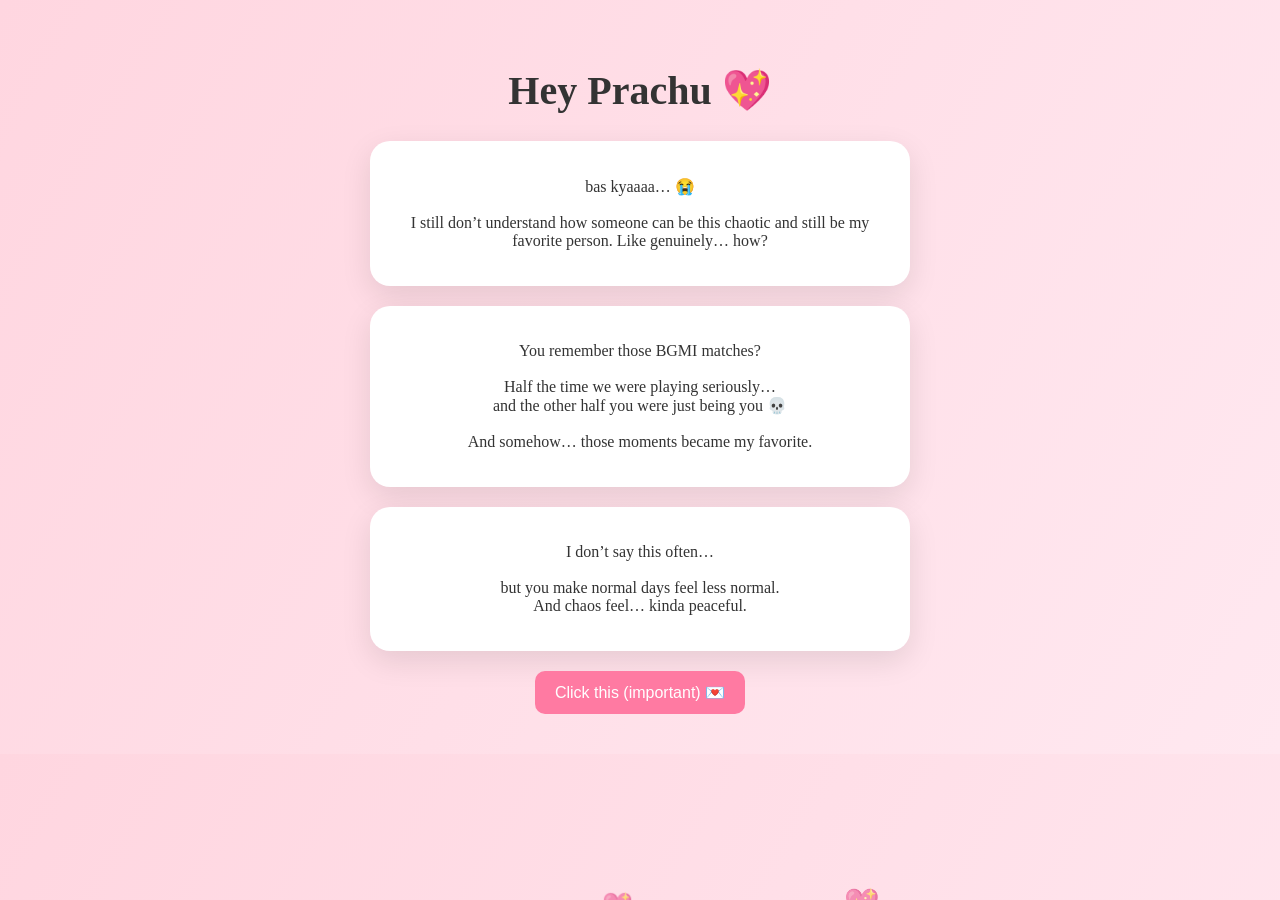
==== index.html @ aa0901f0 "Create index.html" ====
<!DOCTYPE html>
<html>
<head>
<meta charset="UTF-8">
<title>For Prachu 💌</title>

<style>
body {
  margin: 0;
  font-family: 'Segoe UI', cursive;
  background: linear-gradient(120deg, #ffd6e0, #ffe8f0);
  overflow-x: hidden;
  text-align: center;
  color: #333;
}

/* floating hearts */
.heart {
  position: fixed;
  bottom: -20px;
  font-size: 20px;
  animation: floatUp 6s linear infinite;
  opacity: 0.6;
}

@keyframes floatUp {
  0% { transform: translateY(0); opacity: 0; }
  50% { opacity: 1; }
  100% { transform: translateY(-100vh); opacity: 0; }
}

.container {
  padding: 40px 20px;
}

h1 {
  font-size: 2.5rem;
}

.card {
  background: white;
  margin: 20px auto;
  padding: 20px;
  border-radius: 20px;
  max-width: 500px;
  box-shadow: 0 10px 30px rgba(0,0,0,0.1);
  animation: fadeIn 1s ease;
}

@keyframes fadeIn {
  from { opacity: 0; transform: translateY(20px);}
  to { opacity: 1; transform: translateY(0);}
}

button {
  padding: 12px 20px;
  border: none;
  border-radius: 10px;
  background: #ff7aa2;
  color: white;
  font-size: 16px;
  cursor: pointer;
  transition: 0.3s;
}

button:hover {
  transform: scale(1.1);
}

.hidden {
  display: none;
}
</style>

</head>

<body>

<div class="container">

  <h1>Hey Prachu 💖</h1>

  <div class="card">
    <p>
      bas kyaaaa… 😭<br><br>
      I still don’t understand how someone can be this chaotic and still be my favorite person.
      Like genuinely… how?
    </p>
  </div>

  <div class="card">
    <p>
      You remember those BGMI matches?<br><br>
      Half the time we were playing seriously…<br>
      and the other half you were just being you 💀<br><br>
      And somehow… those moments became my favorite.
    </p>
  </div>

  <div class="card">
    <p>
      I don’t say this often…<br><br>
      but you make normal days feel less normal.<br>
      And chaos feel… kinda peaceful.
    </p>
  </div>

  <button onclick="showLetter()">Click this (important) 💌</button>

  <div id="letter" class="card hidden">
    <p>
      Prachu,<br><br>

      I don’t think you even realize how effortlessly you become important to people.<br><br>

      You’re annoying sometimes… chaotic almost always…<br>
      but also the kind of person someone doesn’t want to lose.<br><br>

      Playing games with you wasn’t just about winning…<br>
      it was about those random laughs, those “bas kyaaaa” moments,<br>
      and the way you somehow made everything lighter.<br><br>

      I don’t know what this is exactly…<br>
      but I do know this —<br>
      you matter more than you think.<br><br>

      And I’m really glad…<br>
      out of all people,<br>
      it’s you.<br><br>

      — Aditya
    </p>
  </div>

</div>

<script>
// floating hearts
setInterval(() => {
  const heart = document.createElement("div");
  heart.className = "heart";
  heart.innerText = "💖";
  heart.style.left = Math.random() * 100 + "vw";
  heart.style.fontSize = (10 + Math.random() * 20) + "px";
  document.body.appendChild(heart);

  setTimeout(() => heart.remove(), 6000);
}, 500);

function showLetter() {
  document.getElementById("letter").classList.remove("hidden");
}
</script>

</body>
</html>
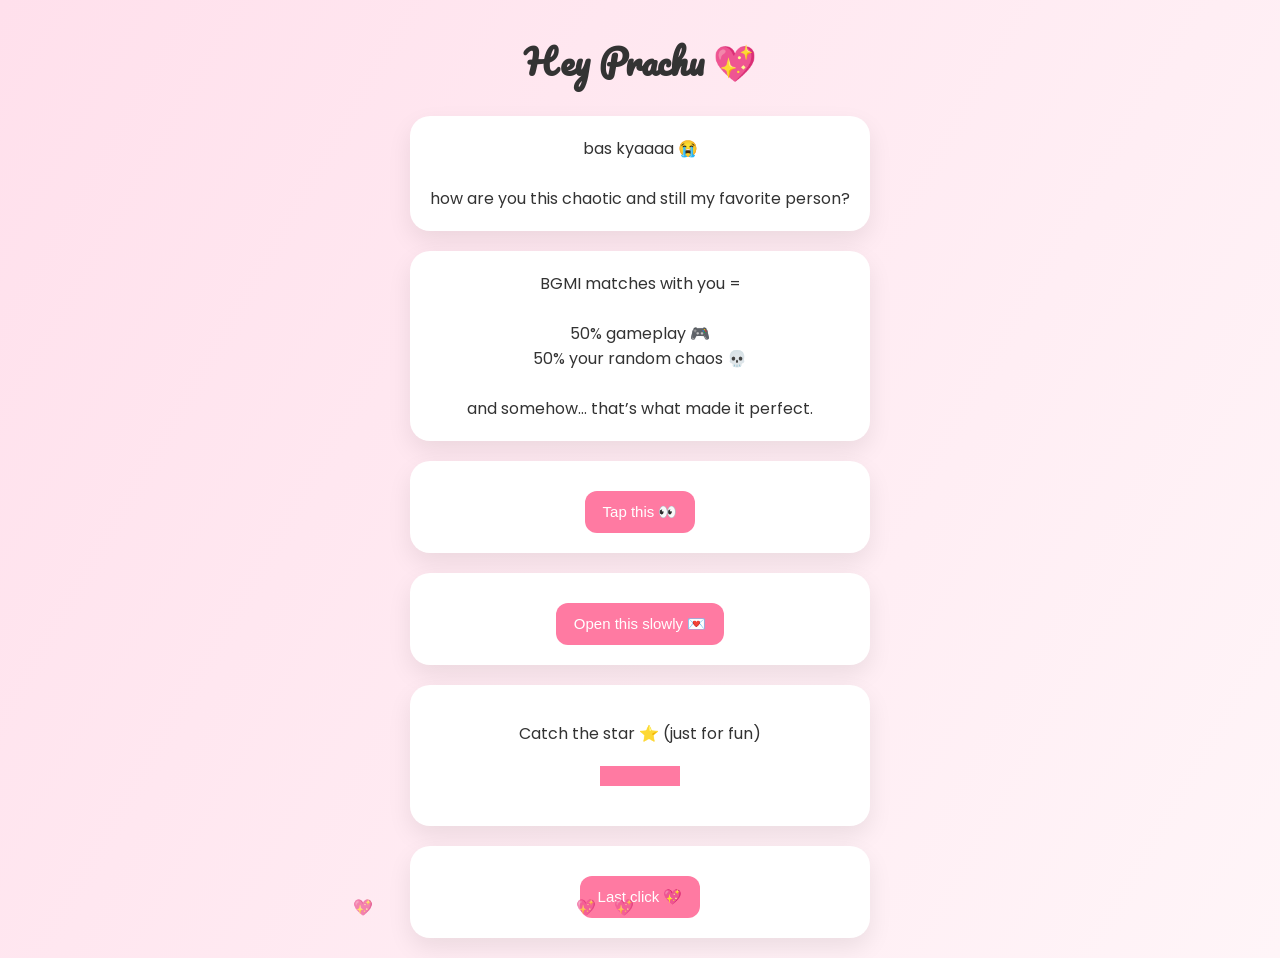
==== commit 8096c56d: "Update index.html" ====
--- a/index.html
+++ b/index.html
@@ -2,153 +2,219 @@
 <html>
 <head>
 <meta charset="UTF-8">
-<title>For Prachu 💌</title>
+<title>For Prachu 💖</title>
+
+<!-- Google Fonts -->
+<link href="https://fonts.googleapis.com/css2?family=Poppins:wght@300;500;700&family=Pacifico&display=swap" rel="stylesheet">
 
 <style>
 body {
   margin: 0;
-  font-family: 'Segoe UI', cursive;
-  background: linear-gradient(120deg, #ffd6e0, #ffe8f0);
+  font-family: 'Poppins', sans-serif;
+  background: linear-gradient(120deg, #ffe0ec, #fff5f8);
+  color: #333;
+  text-align: center;
   overflow-x: hidden;
-  text-align: center;
-  color: #333;
-}
-
-/* floating hearts */
-.heart {
-  position: fixed;
-  bottom: -20px;
-  font-size: 20px;
-  animation: floatUp 6s linear infinite;
-  opacity: 0.6;
-}
-
-@keyframes floatUp {
-  0% { transform: translateY(0); opacity: 0; }
-  50% { opacity: 1; }
-  100% { transform: translateY(-100vh); opacity: 0; }
-}
-
-.container {
-  padding: 40px 20px;
-}
-
+}
+
+/* title */
 h1 {
-  font-size: 2.5rem;
-}
-
+  font-family: 'Pacifico', cursive;
+  margin-top: 30px;
+  font-size: 2.2rem;
+}
+
+/* cards */
 .card {
   background: white;
   margin: 20px auto;
   padding: 20px;
   border-radius: 20px;
-  max-width: 500px;
-  box-shadow: 0 10px 30px rgba(0,0,0,0.1);
-  animation: fadeIn 1s ease;
-}
-
-@keyframes fadeIn {
-  from { opacity: 0; transform: translateY(20px);}
-  to { opacity: 1; transform: translateY(0);}
-}
-
+  max-width: 420px;
+  box-shadow: 0 10px 25px rgba(0,0,0,0.08);
+  animation: fadeUp 1s ease;
+}
+
+@keyframes fadeUp {
+  from { opacity:0; transform: translateY(20px);}
+  to { opacity:1; transform: translateY(0);}
+}
+
+/* buttons */
 button {
-  padding: 12px 20px;
+  padding: 12px 18px;
+  border-radius: 12px;
   border: none;
-  border-radius: 10px;
   background: #ff7aa2;
   color: white;
-  font-size: 16px;
+  font-size: 15px;
   cursor: pointer;
-  transition: 0.3s;
+  margin-top: 10px;
 }
 
 button:hover {
-  transform: scale(1.1);
-}
-
-.hidden {
-  display: none;
+  transform: scale(1.08);
+}
+
+/* hidden */
+.hidden { display: none; }
+
+/* hearts floating */
+.heart {
+  position: fixed;
+  bottom: -20px;
+  animation: float 6s linear infinite;
+  opacity: 0.7;
+}
+
+@keyframes float {
+  to { transform: translateY(-110vh); opacity:0; }
+}
+
+/* surprise explosion */
+.love {
+  position: fixed;
+  font-size: 18px;
+  animation: pop 1.5s ease forwards;
+}
+
+@keyframes pop {
+  0% { transform: scale(0.5); opacity:1; }
+  100% { transform: translateY(-100px) scale(1.5); opacity:0; }
+}
+
+/* mini game */
+#catchBox {
+  width: 80px;
+  height: 20px;
+  background: #ff7aa2;
+  margin: 20px auto;
+  position: relative;
+}
+
+.star {
+  position: absolute;
+  font-size: 20px;
 }
 </style>
-
 </head>
 
 <body>
 
-<div class="container">
-
-  <h1>Hey Prachu 💖</h1>
-
-  <div class="card">
-    <p>
-      bas kyaaaa… 😭<br><br>
-      I still don’t understand how someone can be this chaotic and still be my favorite person.
-      Like genuinely… how?
-    </p>
-  </div>
-
-  <div class="card">
-    <p>
-      You remember those BGMI matches?<br><br>
-      Half the time we were playing seriously…<br>
-      and the other half you were just being you 💀<br><br>
-      And somehow… those moments became my favorite.
-    </p>
-  </div>
-
-  <div class="card">
-    <p>
-      I don’t say this often…<br><br>
-      but you make normal days feel less normal.<br>
-      And chaos feel… kinda peaceful.
-    </p>
-  </div>
-
-  <button onclick="showLetter()">Click this (important) 💌</button>
-
-  <div id="letter" class="card hidden">
-    <p>
-      Prachu,<br><br>
-
-      I don’t think you even realize how effortlessly you become important to people.<br><br>
-
-      You’re annoying sometimes… chaotic almost always…<br>
-      but also the kind of person someone doesn’t want to lose.<br><br>
-
-      Playing games with you wasn’t just about winning…<br>
-      it was about those random laughs, those “bas kyaaaa” moments,<br>
-      and the way you somehow made everything lighter.<br><br>
-
-      I don’t know what this is exactly…<br>
-      but I do know this —<br>
-      you matter more than you think.<br><br>
-
-      And I’m really glad…<br>
-      out of all people,<br>
-      it’s you.<br><br>
-
-      — Aditya
-    </p>
-  </div>
-
+<h1>Hey Prachu 💖</h1>
+
+<div class="card">
+  bas kyaaaa 😭<br><br>
+  how are you this chaotic and still my favorite person?
+</div>
+
+<div class="card">
+  BGMI matches with you =<br><br>
+  50% gameplay 🎮<br>
+  50% your random chaos 💀<br><br>
+  and somehow… that’s what made it perfect.
+</div>
+
+<div class="card">
+  <button onclick="showMessage()">Tap this 👀</button>
+  <p id="msg" class="hidden">
+    You make normal moments feel special…<br>
+    and special moments feel unforgettable.
+  </p>
+</div>
+
+<div class="card">
+  <button onclick="showLetter()">Open this slowly 💌</button>
+  <p id="letter" class="hidden">
+    Prachu,<br><br>
+
+    I don’t think you even realize how easily you become important to someone.<br><br>
+
+    You’re chaotic, unpredictable, annoying sometimes…<br>
+    but also the kind of person someone quietly holds on to.<br><br>
+
+    Those BGMI games weren’t just games…<br>
+    they were little moments where everything felt lighter.<br><br>
+
+    I don’t know what this is exactly…<br>
+    but I know I don’t want to lose it.<br><br>
+
+    — Aditya
+  </p>
+</div>
+
+<!-- mini interaction -->
+<div class="card">
+  <p>Catch the star ⭐ (just for fun)</p>
+  <div id="catchBox"></div>
+</div>
+
+<!-- FINAL BUTTON -->
+<div class="card">
+  <button onclick="explodeLove()">Last click 💖</button>
 </div>
 
 <script>
-// floating hearts
-setInterval(() => {
-  const heart = document.createElement("div");
-  heart.className = "heart";
-  heart.innerText = "💖";
-  heart.style.left = Math.random() * 100 + "vw";
-  heart.style.fontSize = (10 + Math.random() * 20) + "px";
-  document.body.appendChild(heart);
-
-  setTimeout(() => heart.remove(), 6000);
-}, 500);
-
-function showLetter() {
+
+// floating hearts always
+setInterval(()=>{
+  let h=document.createElement("div");
+  h.className="heart";
+  h.innerText="💖";
+  h.style.left=Math.random()*100+"vw";
+  document.body.appendChild(h);
+  setTimeout(()=>h.remove(),6000);
+},400);
+
+// reveal text
+function showMessage(){
+  document.getElementById("msg").classList.remove("hidden");
+}
+
+function showLetter(){
   document.getElementById("letter").classList.remove("hidden");
+}
+
+// mini game
+let box=document.getElementById("catchBox");
+
+setInterval(()=>{
+  let star=document.createElement("div");
+  star.className="star";
+  star.innerText="⭐";
+  star.style.left=Math.random()*60+"px";
+  star.style.top="0px";
+
+  box.appendChild(star);
+
+  let fall=setInterval(()=>{
+    star.style.top=(star.offsetTop+3)+"px";
+
+    if(star.offsetTop>50){
+      star.remove();
+      clearInterval(fall);
+    }
+  },20);
+
+  star.onclick=()=>{
+    star.remove();
+    clearInterval(fall);
+  }
+
+},1000);
+
+// FINAL LOVE EXPLOSION
+function explodeLove(){
+  for(let i=0;i<50;i++){
+    let l=document.createElement("div");
+    l.className="love";
+    l.innerText = Math.random()>0.5 ? "I love you 💖" : "💋";
+    l.style.left=Math.random()*100+"vw";
+    l.style.top=Math.random()*100+"vh";
+    document.body.appendChild(l);
+
+    setTimeout(()=>l.remove(),1500);
+  }
 }
 </script>
 
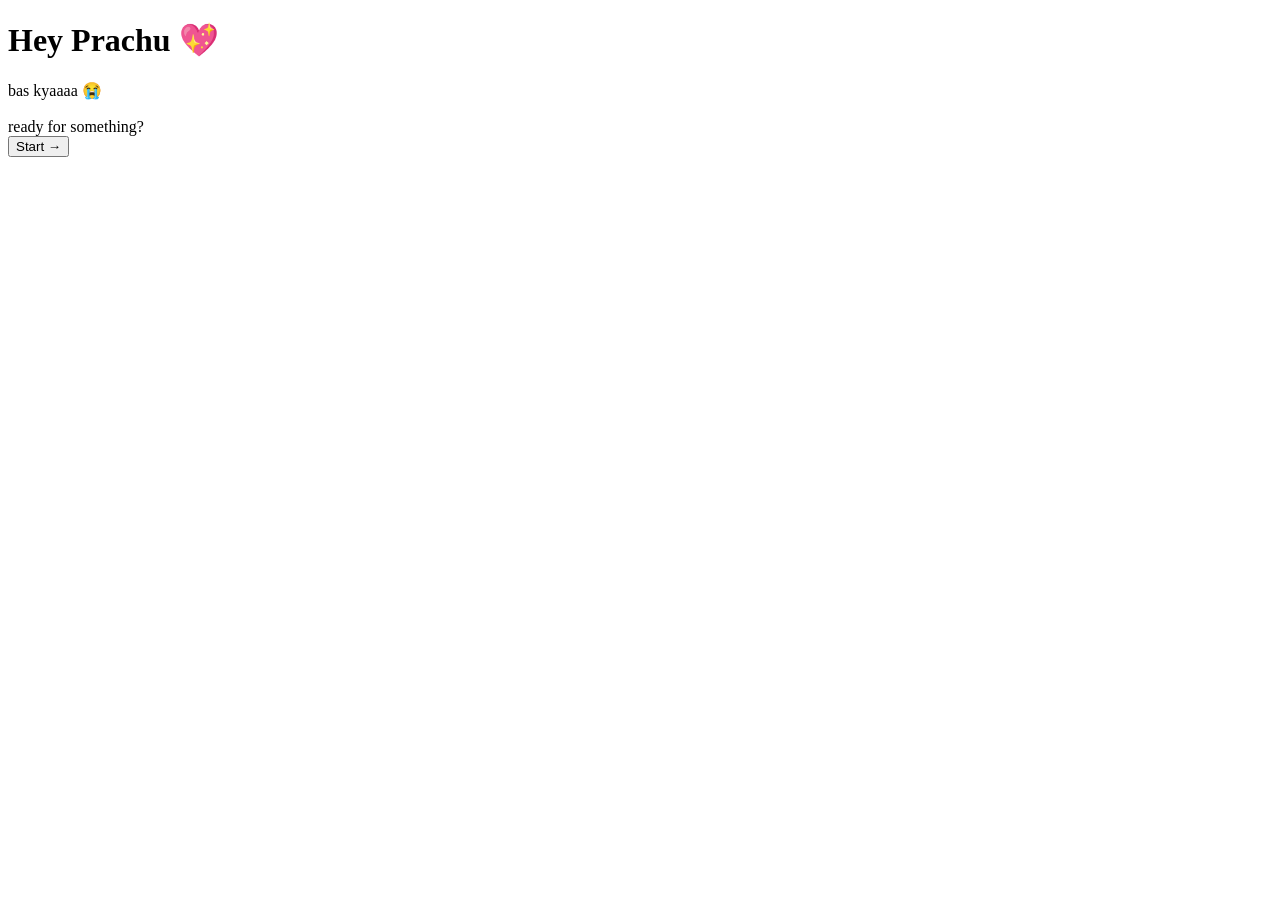
==== commit 5eef8c5c: "Update index.html" ====
--- a/index.html
+++ b/index.html
@@ -3,100 +3,7 @@
 <head>
 <meta charset="UTF-8">
 <title>For Prachu 💖</title>
-
-<!-- Google Fonts -->
-<link href="https://fonts.googleapis.com/css2?family=Poppins:wght@300;500;700&family=Pacifico&display=swap" rel="stylesheet">
-
-<style>
-body {
-  margin: 0;
-  font-family: 'Poppins', sans-serif;
-  background: linear-gradient(120deg, #ffe0ec, #fff5f8);
-  color: #333;
-  text-align: center;
-  overflow-x: hidden;
-}
-
-/* title */
-h1 {
-  font-family: 'Pacifico', cursive;
-  margin-top: 30px;
-  font-size: 2.2rem;
-}
-
-/* cards */
-.card {
-  background: white;
-  margin: 20px auto;
-  padding: 20px;
-  border-radius: 20px;
-  max-width: 420px;
-  box-shadow: 0 10px 25px rgba(0,0,0,0.08);
-  animation: fadeUp 1s ease;
-}
-
-@keyframes fadeUp {
-  from { opacity:0; transform: translateY(20px);}
-  to { opacity:1; transform: translateY(0);}
-}
-
-/* buttons */
-button {
-  padding: 12px 18px;
-  border-radius: 12px;
-  border: none;
-  background: #ff7aa2;
-  color: white;
-  font-size: 15px;
-  cursor: pointer;
-  margin-top: 10px;
-}
-
-button:hover {
-  transform: scale(1.08);
-}
-
-/* hidden */
-.hidden { display: none; }
-
-/* hearts floating */
-.heart {
-  position: fixed;
-  bottom: -20px;
-  animation: float 6s linear infinite;
-  opacity: 0.7;
-}
-
-@keyframes float {
-  to { transform: translateY(-110vh); opacity:0; }
-}
-
-/* surprise explosion */
-.love {
-  position: fixed;
-  font-size: 18px;
-  animation: pop 1.5s ease forwards;
-}
-
-@keyframes pop {
-  0% { transform: scale(0.5); opacity:1; }
-  100% { transform: translateY(-100px) scale(1.5); opacity:0; }
-}
-
-/* mini game */
-#catchBox {
-  width: 80px;
-  height: 20px;
-  background: #ff7aa2;
-  margin: 20px auto;
-  position: relative;
-}
-
-.star {
-  position: absolute;
-  font-size: 20px;
-}
-</style>
+<link rel="stylesheet" href="style.css">
 </head>
 
 <body>
@@ -105,118 +12,10 @@
 
 <div class="card">
   bas kyaaaa 😭<br><br>
-  how are you this chaotic and still my favorite person?
+  ready for something?
 </div>
 
-<div class="card">
-  BGMI matches with you =<br><br>
-  50% gameplay 🎮<br>
-  50% your random chaos 💀<br><br>
-  and somehow… that’s what made it perfect.
-</div>
-
-<div class="card">
-  <button onclick="showMessage()">Tap this 👀</button>
-  <p id="msg" class="hidden">
-    You make normal moments feel special…<br>
-    and special moments feel unforgettable.
-  </p>
-</div>
-
-<div class="card">
-  <button onclick="showLetter()">Open this slowly 💌</button>
-  <p id="letter" class="hidden">
-    Prachu,<br><br>
-
-    I don’t think you even realize how easily you become important to someone.<br><br>
-
-    You’re chaotic, unpredictable, annoying sometimes…<br>
-    but also the kind of person someone quietly holds on to.<br><br>
-
-    Those BGMI games weren’t just games…<br>
-    they were little moments where everything felt lighter.<br><br>
-
-    I don’t know what this is exactly…<br>
-    but I know I don’t want to lose it.<br><br>
-
-    — Aditya
-  </p>
-</div>
-
-<!-- mini interaction -->
-<div class="card">
-  <p>Catch the star ⭐ (just for fun)</p>
-  <div id="catchBox"></div>
-</div>
-
-<!-- FINAL BUTTON -->
-<div class="card">
-  <button onclick="explodeLove()">Last click 💖</button>
-</div>
-
-<script>
-
-// floating hearts always
-setInterval(()=>{
-  let h=document.createElement("div");
-  h.className="heart";
-  h.innerText="💖";
-  h.style.left=Math.random()*100+"vw";
-  document.body.appendChild(h);
-  setTimeout(()=>h.remove(),6000);
-},400);
-
-// reveal text
-function showMessage(){
-  document.getElementById("msg").classList.remove("hidden");
-}
-
-function showLetter(){
-  document.getElementById("letter").classList.remove("hidden");
-}
-
-// mini game
-let box=document.getElementById("catchBox");
-
-setInterval(()=>{
-  let star=document.createElement("div");
-  star.className="star";
-  star.innerText="⭐";
-  star.style.left=Math.random()*60+"px";
-  star.style.top="0px";
-
-  box.appendChild(star);
-
-  let fall=setInterval(()=>{
-    star.style.top=(star.offsetTop+3)+"px";
-
-    if(star.offsetTop>50){
-      star.remove();
-      clearInterval(fall);
-    }
-  },20);
-
-  star.onclick=()=>{
-    star.remove();
-    clearInterval(fall);
-  }
-
-},1000);
-
-// FINAL LOVE EXPLOSION
-function explodeLove(){
-  for(let i=0;i<50;i++){
-    let l=document.createElement("div");
-    l.className="love";
-    l.innerText = Math.random()>0.5 ? "I love you 💖" : "💋";
-    l.style.left=Math.random()*100+"vw";
-    l.style.top=Math.random()*100+"vh";
-    document.body.appendChild(l);
-
-    setTimeout(()=>l.remove(),1500);
-  }
-}
-</script>
+<a href="memories.html"><button>Start →</button></a>
 
 </body>
 </html>
